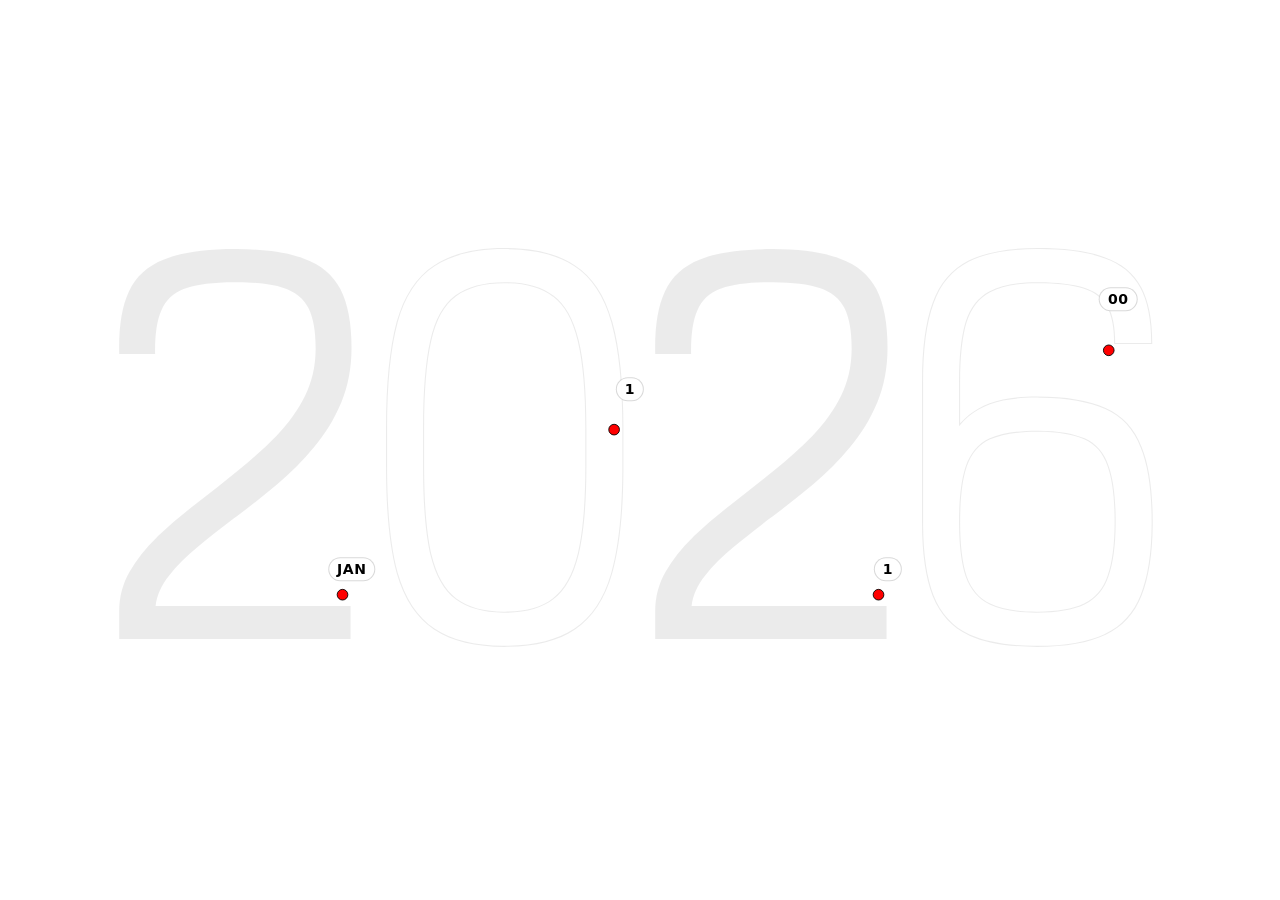
==== index.html @ d7732610 "test calendar" ====
<!doctype html>
<html lang="en">
  <head>
    <meta charset="utf-8" />
    <meta name="viewport" content="width=device-width, initial-scale=1" />
    <title>Interactive Calendar</title>
    <link rel="stylesheet" href="styles.css" />
    <script src="script.js" defer></script>
  </head>
  <body>
    <main class="calendar" aria-label="Interactive calendar selectors">
      <div class="stage" data-type="month" data-segments="12">
        <span class="month-label" data-role="label" aria-live="polite"></span>
        <svg viewBox="0 0 270 450" width="240" aria-label="Month selector">
          <g class="digit">
            <path
              data-role="shape"
              d="M 261.661 402.782 H 42.2972 C 43.7345 390.925 48.7655 379.607 57.389 368.827 C 66.0126 357.688 76.9713 346.729 90.266 335.949 C 102.73 325.507 116.142 314.906 130.5 304.147 L 133.384 301.994 C 148.835 290.496 164.106 278.458 179.198 265.882 C 194.289 252.946 208.123 238.933 220.699 223.842 C 233.23 208.874 243.232 192.558 250.705 174.893 L 251.42 173.179 C 258.966 154.854 262.739 134.731 262.739 112.812 C 262.739 84.7859 258.606 62.6877 250.342 46.5186 C 242.078 30.3495 228.424 18.8514 209.38 12.0244 C 190.931 5.06263 165.907 1.47341 134.307 1.25586 L 131.229 1.24512 C 98.1718 1.24512 71.9416 5.01791 52.5384 12.5635 L 51.6498 12.9043 C 33.0747 20.1331 19.8961 32.236 12.1146 49.2139 C 4.45668 65.5741 0.845497 88.0041 1.28063 116.504 L 1.33532 119.28 H 41.7582 C 41.3989 98.0807 43.7346 81.7315 48.765 70.2334 C 53.6383 58.7466 62.2212 50.6323 74.5131 45.8896 L 75.7142 45.4404 C 89.009 40.7694 107.514 38.4346 131.229 38.4346 L 133.436 38.4404 C 156.083 38.571 173.673 40.7253 186.204 44.9023 C 199.499 49.2142 208.841 56.7597 214.231 67.5391 C 219.621 78.3185 222.316 93.4096 222.316 112.812 L 222.304 114.627 C 222.065 133.326 218.116 150.508 210.458 166.172 C 202.553 181.982 191.953 196.893 178.659 210.906 C 165.364 224.56 150.811 237.676 135.001 250.252 C 119.551 262.828 103.921 275.225 88.1107 287.441 C 72.6601 299.299 58.2873 311.516 44.9925 324.092 L 43.7543 325.272 C 31.038 337.499 20.8508 350.4 13.1927 363.976 C 5.28777 377.63 1.33533 392.542 1.33532 408.711 V 439.972 H 261.661 V 402.782 Z"
            />
            <path data-role="track" d="M 261.661 402.782 H 42.2972 C 43.7345 390.925 48.7655 379.607 57.389 368.827 C 66.0126 357.688 76.9713 346.729 90.266 335.949 C 102.73 325.507 116.142 314.906 130.5 304.147 L 133.384 301.994 C 148.835 290.496 164.106 278.458 179.198 265.882 C 194.289 252.946 208.123 238.933 220.699 223.842 C 233.23 208.874 243.232 192.558 250.705 174.893 L 251.42 173.179 C 258.966 154.854 262.739 134.731 262.739 112.812 C 262.739 84.7859 258.606 62.6877 250.342 46.5186 C 242.078 30.3495 228.424 18.8514 209.38 12.0244 C 190.931 5.06263 165.907 1.47341 134.307 1.25586 L 131.229 1.24512 C 98.1718 1.24512 71.9416 5.01791 52.5384 12.5635 L 51.6498 12.9043 C 33.0747 20.1331 19.8961 32.236 12.1146 49.2139 C 4.45668 65.5741 0.845497 88.0041 1.28063 116.504 L 1.33532 119.28 H 41.7582 C 41.3989 98.0807 43.7346 81.7315 48.765 70.2334 C 53.6383 58.7466 62.2212 50.6323 74.5131 45.8896 L 75.7142 45.4404 C 89.009 40.7694 107.514 38.4346 131.229 38.4346 L 133.436 38.4404 C 156.083 38.571 173.673 40.7253 186.204 44.9023 C 199.499 49.2142 208.841 56.7597 214.231 67.5391 C 219.621 78.3185 222.316 93.4096 222.316 112.812 L 222.304 114.627 C 222.065 133.326 218.116 150.508 210.458 166.172 C 202.553 181.982 191.953 196.893 178.659 210.906 C 165.364 224.56 150.811 237.676 135.001 250.252 C 119.551 262.828 103.921 275.225 88.1107 287.441 C 72.6601 299.299 58.2873 311.516 44.9925 324.092 L 43.7543 325.272 C 31.038 337.499 20.8508 350.4 13.1927 363.976 C 5.28777 377.63 1.33533 392.542 1.33532 408.711 V 439.972 H 261.661 V 402.782 Z" />
            <circle class="handle" data-role="handle" r="6" />
          </g>
        </svg>
      </div>

      <div class="stage" data-type="day" data-segments="31">
        <span class="month-label" data-role="label" aria-live="polite"></span>
        <svg viewBox="0 0 270 450" width="240" aria-label="Day selector">
          <g class="digit">
            <path
              data-role="shape"
              d="M 265.883 202.822 C 265.883 153.657 261.878 114.415 253.87 85.0967 L 253.486 83.708 C 245.222 54.2443 231.388 33.2246 211.985 20.6484 C 193.239 7.91511 167.529 1.44894 134.855 1.25 L 133.295 1.24512 C 100.238 1.24512 74.0067 7.71302 54.6035 20.6484 C 35.2007 33.2246 21.3668 54.2443 13.1025 83.708 C 5.19755 113.172 1.24512 152.877 1.24512 202.822 V 245.94 L 1.25684 250.593 C 1.49616 298.357 5.44464 336.51 13.1025 365.054 C 21.3668 394.158 35.2005 415.179 54.6035 428.114 C 73.7035 440.848 99.4193 447.314 131.75 447.513 L 133.295 447.518 C 166.189 447.518 192.12 441.25 211.087 428.716 L 211.985 428.114 C 231.085 415.381 244.788 394.813 253.095 366.412 L 253.486 365.054 C 261.492 336.51 265.62 298.357 265.87 250.593 L 265.883 245.94 V 202.822 Z M 224.214 202.822 C 224.214 162.133 221.518 130.114 216.153 106.72 L 215.626 104.482 L 215.625 104.479 C 210.001 80.9261 200.789 64.509 188.141 54.9805 L 187.536 54.5312 L 187.521 54.5205 L 187.506 54.5088 C 174.868 44.6792 156.853 39.6797 133.295 39.6797 C 110.107 39.6797 91.8912 44.6748 78.5186 54.5283 L 78.5137 54.5312 C 65.5599 63.984 56.3244 80.5392 50.9688 104.461 L 50.9678 104.466 C 45.6083 128.048 42.9141 160.818 42.9141 202.822 V 245.94 L 42.9219 249.818 C 43.0849 289.61 45.7738 321.085 50.9639 344.279 C 56.6757 367.84 66.09 384.42 79.0703 394.243 H 79.0693 C 92.4437 404.093 110.478 409.083 133.295 409.083 V 410.328 L 131.152 410.313 C 109.158 410.009 91.5467 404.983 78.3193 395.236 C 65.0246 385.175 55.502 368.288 49.7529 344.573 C 44.5316 321.251 41.8399 289.667 41.6768 249.822 L 41.6689 245.94 V 202.822 C 41.6689 160.782 44.3632 127.904 49.7529 104.189 C 55.0585 80.4914 64.1938 63.7564 77.1592 53.9854 L 77.7803 53.5254 C 91.4343 43.4646 109.939 38.4346 133.295 38.4346 L 135.502 38.4492 C 158.15 38.7538 175.739 43.7789 188.271 53.5254 C 201.565 63.227 211.087 80.1153 216.836 104.189 C 222.585 127.904 225.46 160.782 225.46 202.822 V 245.94 L 225.451 249.822 C 225.277 289.667 222.405 321.251 216.836 344.573 C 211.087 368.288 201.565 385.175 188.271 395.236 C 175.335 405.297 157.01 410.328 133.295 410.328 V 409.083 C 156.853 409.083 174.868 404.083 187.506 394.254 L 187.512 394.249 L 187.519 394.243 C 200.499 384.42 209.914 367.841 215.626 344.279 C 221.342 320.343 224.214 287.578 224.214 245.94 V 202.822 Z M 267.128 245.94 L 267.116 250.598 C 266.866 298.417 262.734 336.696 254.686 365.391 L 254.685 365.395 C 246.365 394.693 232.394 416 212.684 429.144 L 212.685 429.145 C 193.361 442.27 166.853 448.763 133.295 448.763 C 100.609 448.763 74.4198 442.47 54.8408 429.761 L 53.9131 429.15 C 34.5059 416.212 20.6634 395.361 12.2988 366.762 L 11.9053 365.395 L 11.9023 365.386 L 11.9004 365.377 C 3.95503 335.762 0.0000145689 295.935 0 245.94 V 202.822 C 0 152.828 3.95503 113 11.9004 83.3857 L 11.9033 83.3721 C 20.2226 53.7121 34.1965 32.3907 53.9268 19.6025 C 73.602 6.49094 100.098 0 133.295 0 C 166.84 0.0000542633 193.339 6.48745 212.661 19.6025 H 212.662 C 232.084 32.1908 245.928 53.0476 254.291 81.9873 L 254.686 83.3721 C 262.994 112.992 267.128 152.826 267.128 202.822 V 245.94 Z"
            />
            <path data-role="track" d="M 265.883 202.822 C 265.883 153.657 261.878 114.415 253.87 85.0967 L 253.486 83.708 C 245.222 54.2443 231.388 33.2246 211.985 20.6484 C 193.239 7.91511 167.529 1.44894 134.855 1.25 L 133.295 1.24512 C 100.238 1.24512 74.0067 7.71302 54.6035 20.6484 C 35.2007 33.2246 21.3668 54.2443 13.1025 83.708 C 5.19755 113.172 1.24512 152.877 1.24512 202.822 V 245.94 L 1.25684 250.593 C 1.49616 298.357 5.44464 336.51 13.1025 365.054 C 21.3668 394.158 35.2005 415.179 54.6035 428.114 C 73.7035 440.848 99.4193 447.314 131.75 447.513 L 133.295 447.518 C 166.189 447.518 192.12 441.25 211.087 428.716 L 211.985 428.114 C 231.085 415.381 244.788 394.813 253.095 366.412 L 253.486 365.054 C 261.492 336.51 265.62 298.357 265.87 250.593 L 265.883 245.94 V 202.822 Z M 224.214 202.822 C 224.214 162.133 221.518 130.114 216.153 106.72 L 215.626 104.482 L 215.625 104.479 C 210.001 80.9261 200.789 64.509 188.141 54.9805 L 187.536 54.5312 L 187.521 54.5205 L 187.506 54.5088 C 174.868 44.6792 156.853 39.6797 133.295 39.6797 C 110.107 39.6797 91.8912 44.6748 78.5186 54.5283 L 78.5137 54.5312 C 65.5599 63.984 56.3244 80.5392 50.9688 104.461 L 50.9678 104.466 C 45.6083 128.048 42.9141 160.818 42.9141 202.822 V 245.94 L 42.9219 249.818 C 43.0849 289.61 45.7738 321.085 50.9639 344.279 C 56.6757 367.84 66.09 384.42 79.0703 394.243 H 79.0693 C 92.4437 404.093 110.478 409.083 133.295 409.083 V 410.328 L 131.152 410.313 C 109.158 410.009 91.5467 404.983 78.3193 395.236 C 65.0246 385.175 55.502 368.288 49.7529 344.573 C 44.5316 321.251 41.8399 289.667 41.6768 249.822 L 41.6689 245.94 V 202.822 C 41.6689 160.782 44.3632 127.904 49.7529 104.189 C 55.0585 80.4914 64.1938 63.7564 77.1592 53.9854 L 77.7803 53.5254 C 91.4343 43.4646 109.939 38.4346 133.295 38.4346 L 135.502 38.4492 C 158.15 38.7538 175.739 43.7789 188.271 53.5254 C 201.565 63.227 211.087 80.1153 216.836 104.189 C 222.585 127.904 225.46 160.782 225.46 202.822 V 245.94 L 225.451 249.822 C 225.277 289.667 222.405 321.251 216.836 344.573 C 211.087 368.288 201.565 385.175 188.271 395.236 C 175.335 405.297 157.01 410.328 133.295 410.328 V 409.083 C 156.853 409.083 174.868 404.083 187.506 394.254 L 187.512 394.249 L 187.519 394.243 C 200.499 384.42 209.914 367.841 215.626 344.279 C 221.342 320.343 224.214 287.578 224.214 245.94 V 202.822 Z M 267.128 245.94 L 267.116 250.598 C 266.866 298.417 262.734 336.696 254.686 365.391 L 254.685 365.395 C 246.365 394.693 232.394 416 212.684 429.144 L 212.685 429.145 C 193.361 442.27 166.853 448.763 133.295 448.763 C 100.609 448.763 74.4198 442.47 54.8408 429.761 L 53.9131 429.15 C 34.5059 416.212 20.6634 395.361 12.2988 366.762 L 11.9053 365.395 L 11.9023 365.386 L 11.9004 365.377 C 3.95503 335.762 0.0000145689 295.935 0 245.94 V 202.822 C 0 152.828 3.95503 113 11.9004 83.3857 L 11.9033 83.3721 C 20.2226 53.7121 34.1965 32.3907 53.9268 19.6025 C 73.602 6.49094 100.098 0 133.295 0 C 166.84 0.0000542633 193.339 6.48745 212.661 19.6025 H 212.662 C 232.084 32.1908 245.928 53.0476 254.291 81.9873 L 254.686 83.3721 C 262.994 112.992 267.128 152.826 267.128 202.822 V 245.94 Z" />
            <circle class="handle" data-role="handle" r="6" />
          </g>
        </svg>
      </div>

      <div class="stage" data-type="hour" data-segments="12">
        <span class="month-label" data-role="label" aria-live="polite"></span>
        <svg viewBox="0 0 270 450" width="240" aria-label="Hour selector">
          <g class="digit">
            <path
              data-role="shape"
              d="M 261.661 402.782 H 42.2972 C 43.7345 390.925 48.7655 379.607 57.389 368.827 C 66.0126 357.688 76.9713 346.729 90.266 335.949 C 102.73 325.507 116.142 314.906 130.5 304.147 L 133.384 301.994 C 148.835 290.496 164.106 278.458 179.198 265.882 C 194.289 252.946 208.123 238.933 220.699 223.842 C 233.23 208.874 243.232 192.558 250.705 174.893 L 251.42 173.179 C 258.966 154.854 262.739 134.731 262.739 112.812 C 262.739 84.7859 258.606 62.6877 250.342 46.5186 C 242.078 30.3495 228.424 18.8514 209.38 12.0244 C 190.931 5.06263 165.907 1.47341 134.307 1.25586 L 131.229 1.24512 C 98.1718 1.24512 71.9416 5.01791 52.5384 12.5635 L 51.6498 12.9043 C 33.0747 20.1331 19.8961 32.236 12.1146 49.2139 C 4.45668 65.5741 0.845497 88.0041 1.28063 116.504 L 1.33532 119.28 H 41.7582 C 41.3989 98.0807 43.7346 81.7315 48.765 70.2334 C 53.6383 58.7466 62.2212 50.6323 74.5131 45.8896 L 75.7142 45.4404 C 89.009 40.7694 107.514 38.4346 131.229 38.4346 L 133.436 38.4404 C 156.083 38.571 173.673 40.7253 186.204 44.9023 C 199.499 49.2142 208.841 56.7597 214.231 67.5391 C 219.621 78.3185 222.316 93.4096 222.316 112.812 L 222.304 114.627 C 222.065 133.326 218.116 150.508 210.458 166.172 C 202.553 181.982 191.953 196.893 178.659 210.906 C 165.364 224.56 150.811 237.676 135.001 250.252 C 119.551 262.828 103.921 275.225 88.1107 287.441 C 72.6601 299.299 58.2873 311.516 44.9925 324.092 L 43.7543 325.272 C 31.038 337.499 20.8508 350.4 13.1927 363.976 C 5.28777 377.63 1.33533 392.542 1.33532 408.711 V 439.972 H 261.661 V 402.782 Z"
            />
            <path data-role="track" d="M 261.661 402.782 H 42.2972 C 43.7345 390.925 48.7655 379.607 57.389 368.827 C 66.0126 357.688 76.9713 346.729 90.266 335.949 C 102.73 325.507 116.142 314.906 130.5 304.147 L 133.384 301.994 C 148.835 290.496 164.106 278.458 179.198 265.882 C 194.289 252.946 208.123 238.933 220.699 223.842 C 233.23 208.874 243.232 192.558 250.705 174.893 L 251.42 173.179 C 258.966 154.854 262.739 134.731 262.739 112.812 C 262.739 84.7859 258.606 62.6877 250.342 46.5186 C 242.078 30.3495 228.424 18.8514 209.38 12.0244 C 190.931 5.06263 165.907 1.47341 134.307 1.25586 L 131.229 1.24512 C 98.1718 1.24512 71.9416 5.01791 52.5384 12.5635 L 51.6498 12.9043 C 33.0747 20.1331 19.8961 32.236 12.1146 49.2139 C 4.45668 65.5741 0.845497 88.0041 1.28063 116.504 L 1.33532 119.28 H 41.7582 C 41.3989 98.0807 43.7346 81.7315 48.765 70.2334 C 53.6383 58.7466 62.2212 50.6323 74.5131 45.8896 L 75.7142 45.4404 C 89.009 40.7694 107.514 38.4346 131.229 38.4346 L 133.436 38.4404 C 156.083 38.571 173.673 40.7253 186.204 44.9023 C 199.499 49.2142 208.841 56.7597 214.231 67.5391 C 219.621 78.3185 222.316 93.4096 222.316 112.812 L 222.304 114.627 C 222.065 133.326 218.116 150.508 210.458 166.172 C 202.553 181.982 191.953 196.893 178.659 210.906 C 165.364 224.56 150.811 237.676 135.001 250.252 C 119.551 262.828 103.921 275.225 88.1107 287.441 C 72.6601 299.299 58.2873 311.516 44.9925 324.092 L 43.7543 325.272 C 31.038 337.499 20.8508 350.4 13.1927 363.976 C 5.28777 377.63 1.33533 392.542 1.33532 408.711 V 439.972 H 261.661 V 402.782 Z" />
            <circle class="handle" data-role="handle" r="6" />
          </g>
        </svg>
      </div>

      <div class="stage" data-type="minute" data-segments="60">
        <span class="month-label" data-role="label" aria-live="polite"></span>
        <svg viewBox="0 0 270 450" width="240" aria-label="Minute selector">
          <g class="digit">
            <path
              data-role="shape"
              d="M 216.13 106.884 C 216.13 89.3813 213.447 75.7785 208.192 65.9707 C 202.986 56.253 194.122 49.4291 181.438 45.5537 L 181.43 45.5508 C 169.029 41.6535 151.748 39.6797 129.522 39.6797 C 106.987 39.6797 89.4296 43.0819 76.7451 49.7764 L 76.7334 49.7822 C 64.5043 56.0715 55.7049 67.0963 50.3955 83.0244 C 45.4248 99.0165 42.9141 121.5 42.9141 150.541 V 197.294 C 49.1922 190.195 55.9289 184.665 63.1318 180.729 C 71.1719 175.979 80.4685 172.521 91.002 170.342 L 91.0107 170.34 C 101.892 168.164 114.734 167.082 129.522 167.082 C 161.939 167.082 187.647 171.4 206.561 180.124 C 225.565 188.53 239.079 203.159 247.094 223.911 C 255.446 244.248 259.583 272.28 259.583 307.923 L 259.57 311.144 C 259.32 344.219 255.183 370.809 247.096 390.852 C 239.081 411.247 225.574 426.041 206.597 435.165 C 187.676 444.262 161.954 448.763 129.522 448.763 C 97.952 448.763 72.5467 444.575 53.3818 436.122 L 52.4736 435.717 L 52.4609 435.711 L 52.4482 435.704 C 33.7639 426.721 20.3825 412.242 12.3242 392.332 L 11.9443 391.38 L 11.9414 391.373 C 3.95888 370.691 0 343.031 0 308.461 V 150.541 C 0.0000222192 113.106 3.95669 83.4761 11.9336 61.7207 C 19.9337 39.5423 33.4279 23.6459 52.4307 14.1445 L 52.4385 14.1406 C 71.7176 4.68297 97.4411 0 129.522 0 C 161.212 0.0000302674 186.528 3.41775 205.406 10.3154 H 205.405 C 224.331 16.8709 238.065 28.0127 246.494 43.7646 C 254.899 59.1128 259.044 80.1893 259.044 106.884 V 108.13 H 216.13 V 106.884 Z M 216.669 307.923 C 216.669 281.521 214.141 261.129 209.15 246.671 L 208.66 245.29 L 208.655 245.277 L 208.651 245.265 C 203.798 231.05 195.233 221.184 182.962 215.544 L 182.375 215.278 C 169.666 209.63 152.078 206.763 129.522 206.763 C 106.974 206.763 89.388 209.627 76.6797 215.272 L 76.6807 215.273 C 64.4597 220.86 55.6829 230.99 50.3867 245.819 C 45.4255 260.359 42.9141 281.213 42.9141 308.461 C 42.9141 334.258 45.4227 354.58 50.3877 369.488 C 55.6799 383.947 64.4554 394.09 76.6953 400.039 C 89.3955 406.036 106.974 409.083 129.522 409.083 V 410.328 L 127.414 410.319 C 105.778 410.134 88.6943 407.083 76.1631 401.165 C 63.5872 395.057 54.6046 384.636 49.2148 369.904 C 44.3417 355.285 41.8281 335.607 41.6758 310.871 L 41.6689 308.461 C 41.669 282.006 44.0291 261.453 48.75 246.801 L 49.2148 245.401 C 54.5204 230.546 63.3072 220.216 75.5762 214.413 L 76.1631 214.141 C 89.0985 208.392 106.885 205.517 129.522 205.517 L 131.63 205.525 C 153.266 205.699 170.35 208.571 182.881 214.141 C 195.816 219.89 204.799 230.13 209.829 244.862 C 215.219 259.594 217.914 280.615 217.914 307.923 L 217.906 310.332 C 217.743 335.068 215.05 354.746 209.829 369.366 C 204.799 384.098 195.816 394.697 182.881 401.165 C 169.946 407.273 152.159 410.328 129.522 410.328 V 409.083 C 152.071 409.083 169.649 406.036 182.349 400.039 C 194.954 393.728 203.721 383.402 208.651 368.963 L 208.657 368.947 C 213.979 354.047 216.669 333.727 216.669 307.923 Z M 257.799 106.884 C 257.799 80.2947 253.666 59.4545 245.402 44.3633 C 237.138 28.9126 223.663 17.9531 204.979 11.4854 C 186.878 4.87174 162.708 1.46158 132.468 1.25488 L 129.522 1.24512 C 97.5432 1.24512 72.0311 5.9156 52.9873 15.2578 C 34.3028 24.6001 21.0085 40.231 13.1035 62.1494 C 5.19857 83.7084 1.24612 113.172 1.24609 150.541 V 308.461 L 1.25684 311.675 C 1.49615 344.667 5.44556 371.084 13.1035 390.925 C 21.0085 411.047 34.3028 425.599 52.9873 434.582 C 71.436 442.936 95.9546 447.244 126.543 447.505 L 129.522 447.518 C 161.355 447.518 186.573 443.165 205.176 434.461 L 206.057 434.043 C 224.741 425.06 238.036 410.508 245.941 390.386 C 253.947 370.545 258.075 344.128 258.325 311.136 L 258.338 307.923 C 258.338 272.35 254.206 244.503 245.941 224.381 C 238.036 203.9 224.741 189.527 206.057 181.263 C 187.956 172.909 163.449 168.601 132.534 168.34 L 129.522 168.327 C 114.79 168.327 102.034 169.406 91.2549 171.562 C 80.8347 173.717 71.6716 177.131 63.7666 181.802 C 55.8617 186.114 48.4959 192.402 41.6689 200.666 V 150.541 C 41.669 122.346 44.0291 100.221 48.75 84.165 L 49.2148 82.6299 C 54.5204 66.7136 63.3073 55.4973 75.5762 48.9814 L 76.1631 48.6748 C 89.0985 41.8478 106.885 38.4346 129.522 38.4346 L 131.597 38.4404 C 152.884 38.5601 169.62 40.5343 181.803 44.3633 C 194.738 48.3158 203.901 55.3219 209.291 65.3828 C 214.681 75.4436 217.375 89.2774 217.375 106.884 H 257.799 Z"
            />
            <path data-role="track" d="M 216.13 106.884 C 216.13 89.3813 213.447 75.7785 208.192 65.9707 C 202.986 56.253 194.122 49.4291 181.438 45.5537 L 181.43 45.5508 C 169.029 41.6535 151.748 39.6797 129.522 39.6797 C 106.987 39.6797 89.4296 43.0819 76.7451 49.7764 L 76.7334 49.7822 C 64.5043 56.0715 55.7049 67.0963 50.3955 83.0244 C 45.4248 99.0165 42.9141 121.5 42.9141 150.541 V 197.294 C 49.1922 190.195 55.9289 184.665 63.1318 180.729 C 71.1719 175.979 80.4685 172.521 91.002 170.342 L 91.0107 170.34 C 101.892 168.164 114.734 167.082 129.522 167.082 C 161.939 167.082 187.647 171.4 206.561 180.124 C 225.565 188.53 239.079 203.159 247.094 223.911 C 255.446 244.248 259.583 272.28 259.583 307.923 L 259.57 311.144 C 259.32 344.219 255.183 370.809 247.096 390.852 C 239.081 411.247 225.574 426.041 206.597 435.165 C 187.676 444.262 161.954 448.763 129.522 448.763 C 97.952 448.763 72.5467 444.575 53.3818 436.122 L 52.4736 435.717 L 52.4609 435.711 L 52.4482 435.704 C 33.7639 426.721 20.3825 412.242 12.3242 392.332 L 11.9443 391.38 L 11.9414 391.373 C 3.95888 370.691 0 343.031 0 308.461 V 150.541 C 0.0000222192 113.106 3.95669 83.4761 11.9336 61.7207 C 19.9337 39.5423 33.4279 23.6459 52.4307 14.1445 L 52.4385 14.1406 C 71.7176 4.68297 97.4411 0 129.522 0 C 161.212 0.0000302674 186.528 3.41775 205.406 10.3154 H 205.405 C 224.331 16.8709 238.065 28.0127 246.494 43.7646 C 254.899 59.1128 259.044 80.1893 259.044 106.884 V 108.13 H 216.13 V 106.884 Z M 216.669 307.923 C 216.669 281.521 214.141 261.129 209.15 246.671 L 208.66 245.29 L 208.655 245.277 L 208.651 245.265 C 203.798 231.05 195.233 221.184 182.962 215.544 L 182.375 215.278 C 169.666 209.63 152.078 206.763 129.522 206.763 C 106.974 206.763 89.388 209.627 76.6797 215.272 L 76.6807 215.273 C 64.4597 220.86 55.6829 230.99 50.3867 245.819 C 45.4255 260.359 42.9141 281.213 42.9141 308.461 C 42.9141 334.258 45.4227 354.58 50.3877 369.488 C 55.6799 383.947 64.4554 394.09 76.6953 400.039 C 89.3955 406.036 106.974 409.083 129.522 409.083 V 410.328 L 127.414 410.319 C 105.778 410.134 88.6943 407.083 76.1631 401.165 C 63.5872 395.057 54.6046 384.636 49.2148 369.904 C 44.3417 355.285 41.8281 335.607 41.6758 310.871 L 41.6689 308.461 C 41.669 282.006 44.0291 261.453 48.75 246.801 L 49.2148 245.401 C 54.5204 230.546 63.3072 220.216 75.5762 214.413 L 76.1631 214.141 C 89.0985 208.392 106.885 205.517 129.522 205.517 L 131.63 205.525 C 153.266 205.699 170.35 208.571 182.881 214.141 C 195.816 219.89 204.799 230.13 209.829 244.862 C 215.219 259.594 217.914 280.615 217.914 307.923 L 217.906 310.332 C 217.743 335.068 215.05 354.746 209.829 369.366 C 204.799 384.098 195.816 394.697 182.881 401.165 C 169.946 407.273 152.159 410.328 129.522 410.328 V 409.083 C 152.071 409.083 169.649 406.036 182.349 400.039 C 194.954 393.728 203.721 383.402 208.651 368.963 L 208.657 368.947 C 213.979 354.047 216.669 333.727 216.669 307.923 Z M 257.799 106.884 C 257.799 80.2947 253.666 59.4545 245.402 44.3633 C 237.138 28.9126 223.663 17.9531 204.979 11.4854 C 186.878 4.87174 162.708 1.46158 132.468 1.25488 L 129.522 1.24512 C 97.5432 1.24512 72.0311 5.9156 52.9873 15.2578 C 34.3028 24.6001 21.0085 40.231 13.1035 62.1494 C 5.19857 83.7084 1.24612 113.172 1.24609 150.541 V 308.461 L 1.25684 311.675 C 1.49615 344.667 5.44556 371.084 13.1035 390.925 C 21.0085 411.047 34.3028 425.599 52.9873 434.582 C 71.436 442.936 95.9546 447.244 126.543 447.505 L 129.522 447.518 C 161.355 447.518 186.573 443.165 205.176 434.461 L 206.057 434.043 C 224.741 425.06 238.036 410.508 245.941 390.386 C 253.947 370.545 258.075 344.128 258.325 311.136 L 258.338 307.923 C 258.338 272.35 254.206 244.503 245.941 224.381 C 238.036 203.9 224.741 189.527 206.057 181.263 C 187.956 172.909 163.449 168.601 132.534 168.34 L 129.522 168.327 C 114.79 168.327 102.034 169.406 91.2549 171.562 C 80.8347 173.717 71.6716 177.131 63.7666 181.802 C 55.8617 186.114 48.4959 192.402 41.6689 200.666 V 150.541 C 41.669 122.346 44.0291 100.221 48.75 84.165 L 49.2148 82.6299 C 54.5204 66.7136 63.3073 55.4973 75.5762 48.9814 L 76.1631 48.6748 C 89.0985 41.8478 106.885 38.4346 129.522 38.4346 L 131.597 38.4404 C 152.884 38.5601 169.62 40.5343 181.803 44.3633 C 194.738 48.3158 203.901 55.3219 209.291 65.3828 C 214.681 75.4436 217.375 89.2774 217.375 106.884 H 257.799 Z" />
            <circle class="handle" data-role="handle" r="6" />
          </g>
        </svg>
      </div>
    </main>
  </body>
</html>
---- styles.css ----
svg {
  overflow: visible;
}

body {
  margin: 0;
  min-height: 100vh;
  display: flex;
  align-items: center; /* vertical center */
  justify-content: center;
  background: #fff;
}

.calendar {
  display: flex;
  gap: 28px;
  padding: 24px;
  flex-wrap: wrap;
  justify-content: center;
  align-items: center;
}

.stage {
  position: relative;
  display: inline-block;
  user-select: none;
}

.month-label {
  position: absolute;
  left: 0;
  top: 0;
  transform: translate(-50%, -120%);
  pointer-events: none;
  font: 600 14px/1 system-ui, -apple-system, Segoe UI, Roboto, Arial, sans-serif;
  letter-spacing: 0.04em;
  text-transform: uppercase;
  background: rgba(255, 255, 255, 0.9);
  border: 1px solid rgba(0, 0, 0, 0.15);
  border-radius: 999px;
  padding: 4px 8px;
}

.digit [data-role="shape"] {
  fill: rgba(0, 0, 0, 0.08);
  fill-rule: evenodd;
}

.digit [data-role="track"] {
  fill: none;
  stroke: none;
}

.handle {
  fill: red;          /* TEMP so you can see it */
  stroke: black;
  stroke-width: 1;
  r: 6;
  cursor: grab;
  touch-action: none;
}

.handle:active {
  cursor: grabbing;
}
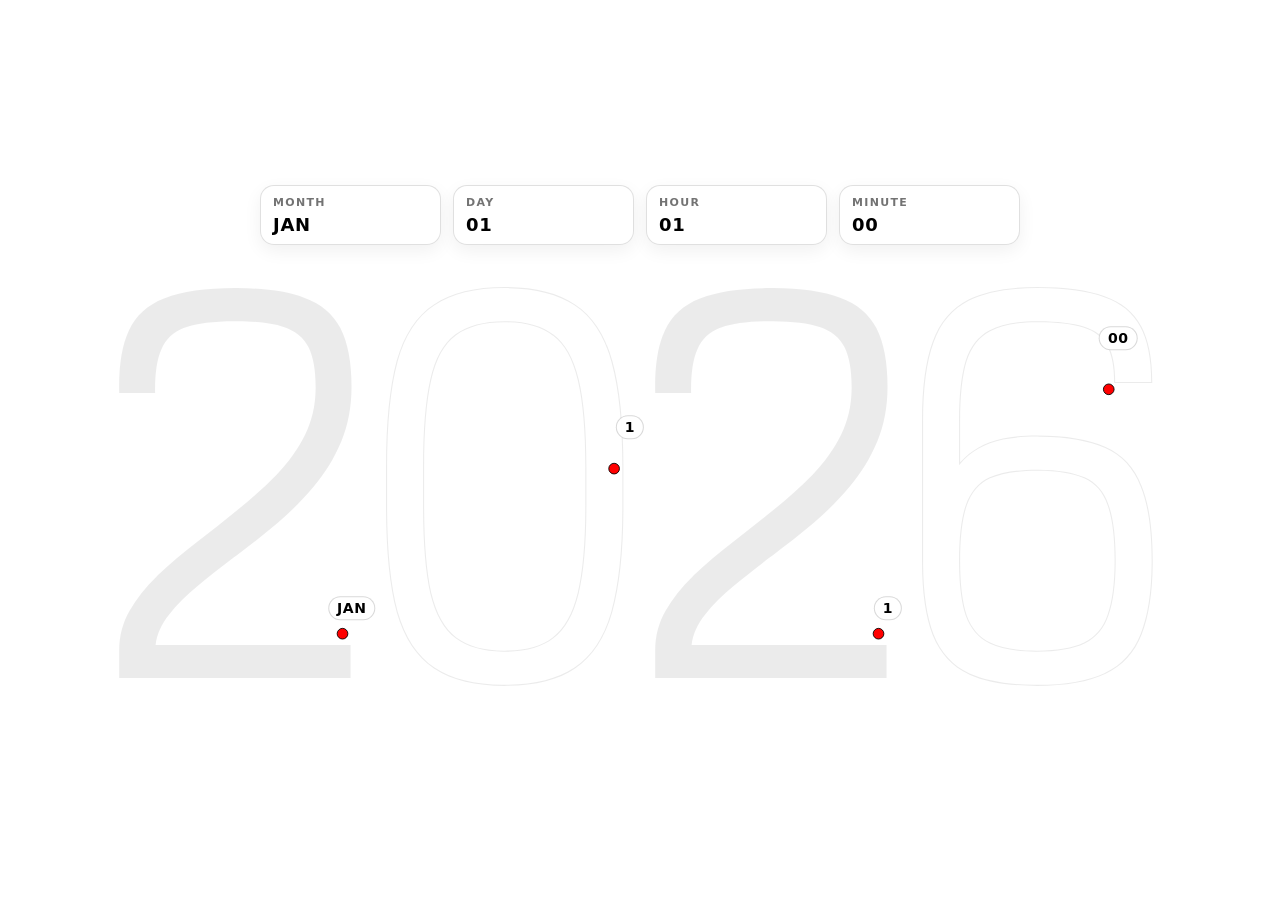
==== commit b68505ae: "traffic" ====
--- a/index.html
+++ b/index.html
@@ -8,8 +8,28 @@
     <script src="script.js" defer></script>
   </head>
   <body>
-    <main class="calendar" aria-label="Interactive calendar selectors">
-      <div class="stage" data-type="month" data-segments="12">
+    <main class="app" aria-label="Interactive calendar selectors">
+      <section class="readout" aria-label="Selected date and time">
+        <div class="readout-block">
+          <div class="readout-title">Month</div>
+          <div class="readout-value" data-readout="month">—</div>
+        </div>
+        <div class="readout-block">
+          <div class="readout-title">Day</div>
+          <div class="readout-value" data-readout="day">—</div>
+        </div>
+        <div class="readout-block">
+          <div class="readout-title">Hour</div>
+          <div class="readout-value" data-readout="hour">—</div>
+        </div>
+        <div class="readout-block">
+          <div class="readout-title">Minute</div>
+          <div class="readout-value" data-readout="minute">—</div>
+        </div>
+      </section>
+
+      <section class="calendar" aria-label="Selectors">
+        <div class="stage" data-type="month" data-segments="12">
         <span class="month-label" data-role="label" aria-live="polite"></span>
         <svg viewBox="0 0 270 450" width="240" aria-label="Month selector">
           <g class="digit">
@@ -21,9 +41,9 @@
             <circle class="handle" data-role="handle" r="6" />
           </g>
         </svg>
-      </div>
+        </div>
 
-      <div class="stage" data-type="day" data-segments="31">
+        <div class="stage" data-type="day" data-segments="31">
         <span class="month-label" data-role="label" aria-live="polite"></span>
         <svg viewBox="0 0 270 450" width="240" aria-label="Day selector">
           <g class="digit">
@@ -35,9 +55,9 @@
             <circle class="handle" data-role="handle" r="6" />
           </g>
         </svg>
-      </div>
+        </div>
 
-      <div class="stage" data-type="hour" data-segments="12">
+        <div class="stage" data-type="hour" data-segments="12">
         <span class="month-label" data-role="label" aria-live="polite"></span>
         <svg viewBox="0 0 270 450" width="240" aria-label="Hour selector">
           <g class="digit">
@@ -49,9 +69,9 @@
             <circle class="handle" data-role="handle" r="6" />
           </g>
         </svg>
-      </div>
+        </div>
 
-      <div class="stage" data-type="minute" data-segments="60">
+        <div class="stage" data-type="minute" data-segments="60">
         <span class="month-label" data-role="label" aria-live="polite"></span>
         <svg viewBox="0 0 270 450" width="240" aria-label="Minute selector">
           <g class="digit">
@@ -63,7 +83,8 @@
             <circle class="handle" data-role="handle" r="6" />
           </g>
         </svg>
-      </div>
+        </div>
+      </section>
     </main>
   </body>
 </html>
--- a/styles.css
+++ b/styles.css
@@ -9,6 +9,42 @@
   align-items: center; /* vertical center */
   justify-content: center;
   background: #fff;
+}
+
+.app {
+  display: flex;
+  flex-direction: column;
+  align-items: center;
+  gap: 18px;
+}
+
+.readout {
+  display: grid;
+  grid-template-columns: repeat(4, minmax(90px, 1fr));
+  gap: 12px;
+  width: min(760px, calc(100vw - 40px));
+}
+
+.readout-block {
+  border: 1px solid rgba(0, 0, 0, 0.12);
+  border-radius: 14px;
+  padding: 10px 12px;
+  background: rgba(255, 255, 255, 0.92);
+  box-shadow: 0 6px 18px rgba(0, 0, 0, 0.06);
+}
+
+.readout-title {
+  font: 600 11px/1.2 system-ui, -apple-system, Segoe UI, Roboto, Arial, sans-serif;
+  letter-spacing: 0.12em;
+  text-transform: uppercase;
+  color: rgba(0, 0, 0, 0.55);
+}
+
+.readout-value {
+  margin-top: 6px;
+  font: 700 18px/1 system-ui, -apple-system, Segoe UI, Roboto, Arial, sans-serif;
+  letter-spacing: 0.04em;
+  text-transform: uppercase;
 }
 
 .calendar {
@@ -63,3 +99,9 @@
 .handle:active {
   cursor: grabbing;
 }
+
+@media (max-width: 520px) {
+  .readout {
+    grid-template-columns: repeat(2, minmax(90px, 1fr));
+  }
+}
